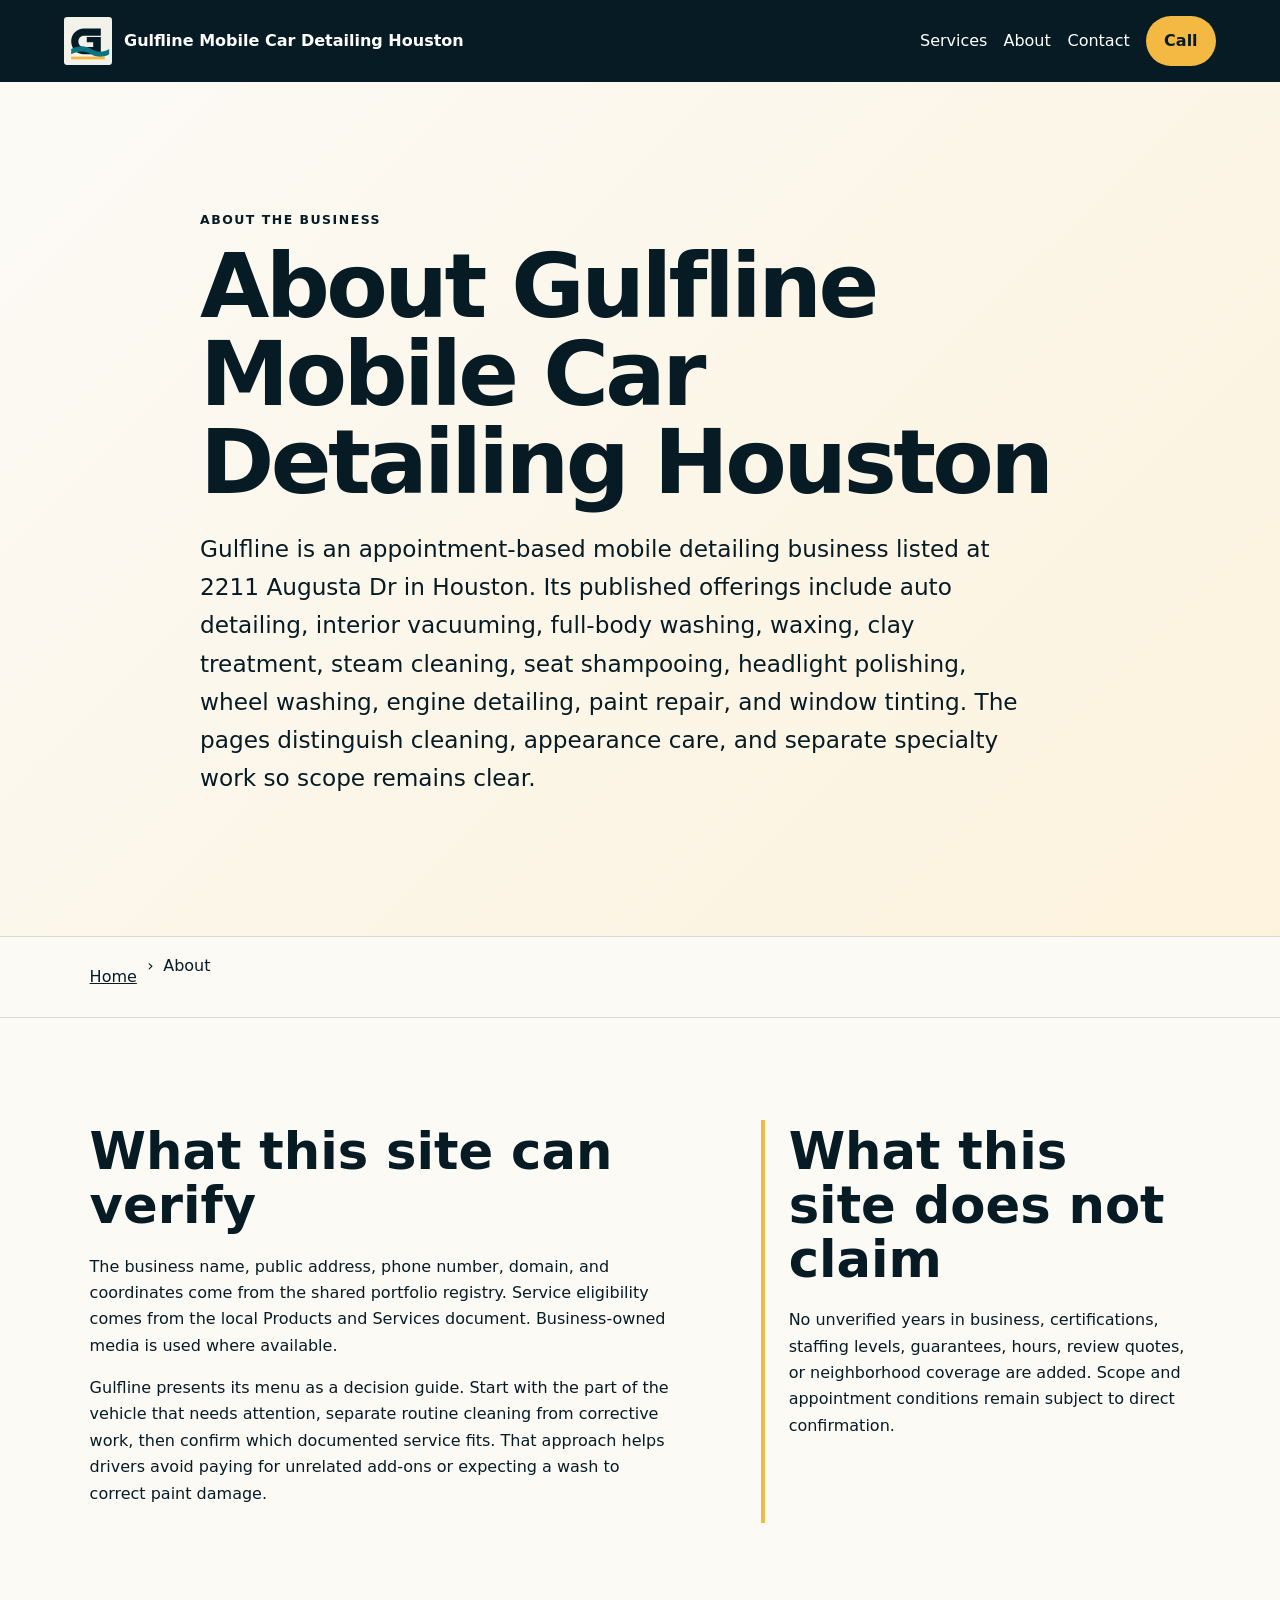
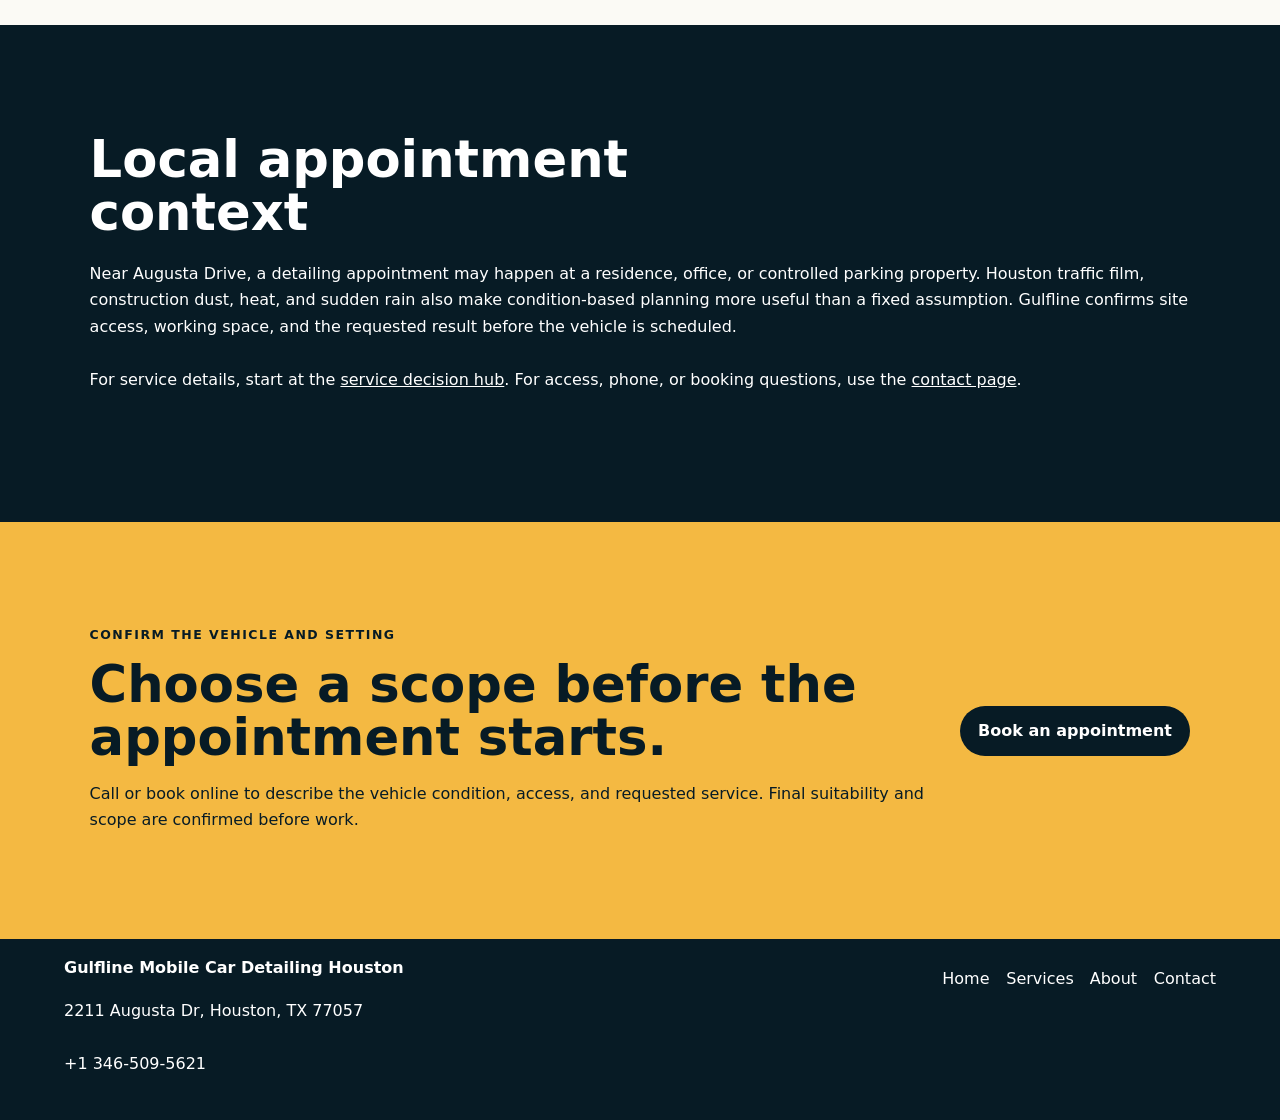
==== about/index.html @ 853a3301 "feat: add researched local SEO pages" ====
<!doctype html>
<html lang="en"><head>
  <meta charset="utf-8"><meta name="viewport" content="width=device-width,initial-scale=1">
  <title>About Gulfline Mobile Car Detailing Houston | Houston, TX</title>
  <meta name="description" content="Verified identity, documented service scope, and appointment approach for Gulfline Mobile Car Detailing Houston in Houston, TX.">
  <meta name="robots" content="index, follow, max-image-preview:large, max-snippet:-1">
  <link rel="canonical" href="https://gulflinedetailing.shop/about/">
  <meta property="og:type" content="website"><meta property="og:title" content="About Gulfline Mobile Car Detailing Houston | Houston, TX">
  <meta property="og:description" content="Verified identity, documented service scope, and appointment approach for Gulfline Mobile Car Detailing Houston in Houston, TX."><meta property="og:url" content="https://gulflinedetailing.shop/about/">
  <meta property="og:image" content="https://gulflinedetailing.shop/assets/service-foam.jpg"><meta name="twitter:card" content="summary_large_image">
  <link rel="icon" href="/assets/favicon.svg"><link rel="stylesheet" href="/seo-pages.css"><script type="application/ld+json">{
  "@context": "https://schema.org",
  "@graph": [
    {
      "@type": "BreadcrumbList",
      "@id": "https://gulflinedetailing.shop/about/#breadcrumb",
      "itemListElement": [
        {
          "@type": "ListItem",
          "position": 1,
          "name": "Home",
          "item": "https://gulflinedetailing.shop/"
        },
        {
          "@type": "ListItem",
          "position": 2,
          "name": "About Gulfline Mobile Car Detailing Houston | Houston, TX",
          "item": "https://gulflinedetailing.shop/about/"
        }
      ]
    },
    {
      "@type": "WebPage",
      "@id": "https://gulflinedetailing.shop/about/#webpage",
      "url": "https://gulflinedetailing.shop/about/",
      "name": "About Gulfline Mobile Car Detailing Houston | Houston, TX",
      "description": "Verified identity, documented service scope, and appointment approach for Gulfline Mobile Car Detailing Houston in Houston, TX.",
      "breadcrumb": {
        "@id": "https://gulflinedetailing.shop/about/#breadcrumb"
      },
      "isPartOf": {
        "@id": "https://gulflinedetailing.shop/#website"
      },
      "about": {
        "@id": "https://gulflinedetailing.shop/#business"
      }
    },
    {
      "@type": "ImageObject",
      "@id": "https://gulflinedetailing.shop/about/#primaryimage",
      "contentUrl": "https://gulflinedetailing.shop/assets/service-foam.jpg",
      "caption": "Illustrative vehicle detailing image for Gulfline Mobile Car Detailing Houston",
      "representativeOfPage": true
    }
  ]
}</script>
</head><body style="--pilot-accent:#f4b942;--pilot-dark:#071b25;--pilot-paper:#fbfaf5">
<a class="skip-link" href="#content">Skip to content</a>
<header class="pilot-header"><a class="pilot-brand" href="/"><img src="/assets/logo.svg" width="48" height="48" alt=""><span>Gulfline Mobile Car Detailing Houston</span></a>
<nav aria-label="Primary navigation"><a href="/services/">Services</a><a href="/about/">About</a><a href="/contact/">Contact</a><a class="pilot-call" href="tel:+13465095621">Call</a></nav></header>
<main id="content"><section class="pilot-hero text-only"><div><p class="eyebrow">About the business</p><h1>About Gulfline Mobile Car Detailing Houston</h1><p class="pilot-answer">Gulfline is an appointment-based mobile detailing business listed at 2211 Augusta Dr in Houston. Its published offerings include auto detailing, interior vacuuming, full-body washing, waxing, clay treatment, steam cleaning, seat shampooing, headlight polishing, wheel washing, engine detailing, paint repair, and window tinting. The pages distinguish cleaning, appearance care, and separate specialty work so scope remains clear.</p></div></section><nav class="breadcrumbs" aria-label="Breadcrumb"><a href="/">Home</a><span>›</span><span>About</span></nav>
<section class="pilot-section pilot-grid"><div><h2>What this site can verify</h2><p>The business name, public address, phone number, domain, and coordinates come from the shared portfolio registry. Service eligibility comes from the local Products and Services document. Business-owned media is used where available.</p><p>Gulfline presents its menu as a decision guide. Start with the part of the vehicle that needs attention, separate routine cleaning from corrective work, then confirm which documented service fits. That approach helps drivers avoid paying for unrelated add-ons or expecting a wash to correct paint damage.</p></div><aside><h2>What this site does not claim</h2><p>No unverified years in business, certifications, staffing levels, guarantees, hours, review quotes, or neighborhood coverage are added. Scope and appointment conditions remain subject to direct confirmation.</p></aside></section>
<section class="pilot-section tone"><h2>Local appointment context</h2><p>Near Augusta Drive, a detailing appointment may happen at a residence, office, or controlled parking property. Houston traffic film, construction dust, heat, and sudden rain also make condition-based planning more useful than a fixed assumption. Gulfline confirms site access, working space, and the requested result before the vehicle is scheduled.</p><p>For service details, start at the <a href="/services/">service decision hub</a>. For access, phone, or booking questions, use the <a href="/contact/">contact page</a>.</p></section>
<section class="pilot-cta"><div><p class="eyebrow">Confirm the vehicle and setting</p><h2>Choose a scope before the appointment starts.</h2><p>Call or book online to describe the vehicle condition, access, and requested service. Final suitability and scope are confirmed before work.</p></div><a class="pilot-button" href="https://cal.com/sumitdatta/auto-detail-service">Book an appointment</a></section>
</main><footer class="pilot-footer"><div><strong>Gulfline Mobile Car Detailing Houston</strong><p>2211 Augusta Dr, Houston, TX 77057</p><p><a href="tel:+13465095621">+1 346-509-5621</a></p></div><nav aria-label="Footer navigation"><a href="/">Home</a><a href="/services/">Services</a><a href="/about/">About</a><a href="/contact/">Contact</a></nav></footer>
</body></html>
---- seo-pages.css ----
*{box-sizing:border-box}html{scroll-behavior:smooth}body{margin:0;background:var(--pilot-paper);color:var(--pilot-dark);font-family:system-ui,-apple-system,BlinkMacSystemFont,"Segoe UI",sans-serif;line-height:1.65}.skip-link{position:absolute;left:-999px}.skip-link:focus{left:1rem;top:1rem;z-index:9;background:#fff;padding:.75rem}.pilot-header,.pilot-footer{display:flex;align-items:center;justify-content:space-between;gap:1.5rem;padding:1rem clamp(1rem,5vw,4rem);background:var(--pilot-dark);color:#fff}.pilot-header{position:sticky;top:0;z-index:5}.pilot-brand{display:flex;align-items:center;gap:.75rem;max-width:36rem;font-weight:800}.pilot-header a,.pilot-footer a{color:inherit;text-decoration:none}.pilot-header nav,.pilot-footer nav{display:flex;flex-wrap:wrap;gap:1rem;align-items:center}.pilot-header nav a,.pilot-footer nav a,.breadcrumbs a,.pilot-section a,.pilot-footer>div a{display:inline-flex;min-width:48px;min-height:48px;align-items:center}.pilot-call,.pilot-button{display:inline-flex;min-height:48px;align-items:center;justify-content:center;border-radius:999px;background:var(--pilot-accent);color:var(--pilot-dark)!important;padding:.75rem 1.15rem;font-weight:800;text-decoration:none}.pilot-hero{display:grid;grid-template-columns:minmax(0,1.2fr) minmax(260px,.8fr);gap:clamp(2rem,6vw,6rem);padding:clamp(4rem,9vw,8rem) clamp(1.25rem,7vw,7rem);align-items:center;background:linear-gradient(135deg,var(--pilot-paper),color-mix(in srgb,var(--pilot-accent) 18%,white))}.pilot-hero.text-only{grid-template-columns:minmax(0,880px);justify-content:center}.pilot-hero h1{font-size:clamp(2.5rem,7vw,6rem);line-height:.98;margin:.3rem 0 1.25rem;letter-spacing:-.04em}.pilot-hero img{width:100%;height:auto;aspect-ratio:4/3;object-fit:cover;border-radius:1.5rem;box-shadow:0 28px 70px #0003}.pilot-answer{font-size:clamp(1.15rem,2vw,1.45rem);max-width:52rem}.pilot-proof,.source-note{font-size:.9rem;opacity:.76}.eyebrow{text-transform:uppercase;letter-spacing:.12em;font-size:.78rem;font-weight:900}.breadcrumbs{display:flex;gap:.6rem;flex-wrap:wrap;padding:1rem clamp(1.25rem,7vw,7rem);border-block:1px solid #0002}.breadcrumbs a,.pilot-section a{color:inherit}.pilot-section{padding:clamp(3.5rem,8vw,7rem) clamp(1.25rem,7vw,7rem)}.pilot-section h2{font-size:clamp(2rem,4vw,3.6rem);line-height:1.05;max-width:18ch;margin:.3rem 0 1.3rem}.pilot-section h3{font-size:1.25rem;margin-top:2rem}.pilot-grid{display:grid;grid-template-columns:minmax(0,1.15fr) minmax(260px,.85fr);gap:clamp(2rem,7vw,7rem)}.pilot-grid aside{border-left:4px solid var(--pilot-accent);padding-left:1.5rem}.tone{background:var(--pilot-dark);color:#fff}.checklist,.steps{padding-left:1.25rem}.checklist li,.steps li{margin:.75rem 0}.steps{display:grid;grid-template-columns:repeat(5,minmax(0,1fr));gap:1rem;list-style:none;padding:0;counter-reset:step}.steps li{counter-increment:step;padding:1rem;border:1px solid #fff4;border-radius:1rem}.steps li:before{content:counter(step);display:block;font-size:2rem;font-weight:900;color:var(--pilot-accent)}.faq-list{max-width:900px}.faq-list details{border-top:1px solid #0003;padding:1rem 0}.faq-list summary{font-size:1.15rem;font-weight:800;cursor:pointer}.related-links,.service-cards{display:grid;grid-template-columns:repeat(2,minmax(0,1fr));gap:1rem}.related-links a,.service-cards article{display:block;padding:1.25rem;border:1px solid #0003;border-radius:1rem;background:#fff}.service-cards h2{font-size:1.6rem}.pilot-cta{display:flex;align-items:center;justify-content:space-between;gap:2rem;padding:clamp(3rem,7vw,6rem) clamp(1.25rem,7vw,7rem);background:var(--pilot-accent)}.pilot-cta h2{font-size:clamp(2rem,4vw,3.5rem);line-height:1.05;margin:.25rem 0}.pilot-cta .pilot-button{background:var(--pilot-dark);color:#fff!important;white-space:nowrap}.pilot-footer{align-items:flex-start}.large-link{font-size:clamp(1.4rem,3vw,2.4rem);font-weight:900}@media(max-width:800px){.pilot-header{position:static;align-items:flex-start}.pilot-brand span{display:none}.pilot-hero,.pilot-grid{grid-template-columns:1fr}.steps{grid-template-columns:1fr}.related-links,.service-cards{grid-template-columns:1fr}.pilot-cta,.pilot-footer{align-items:flex-start;flex-direction:column}}
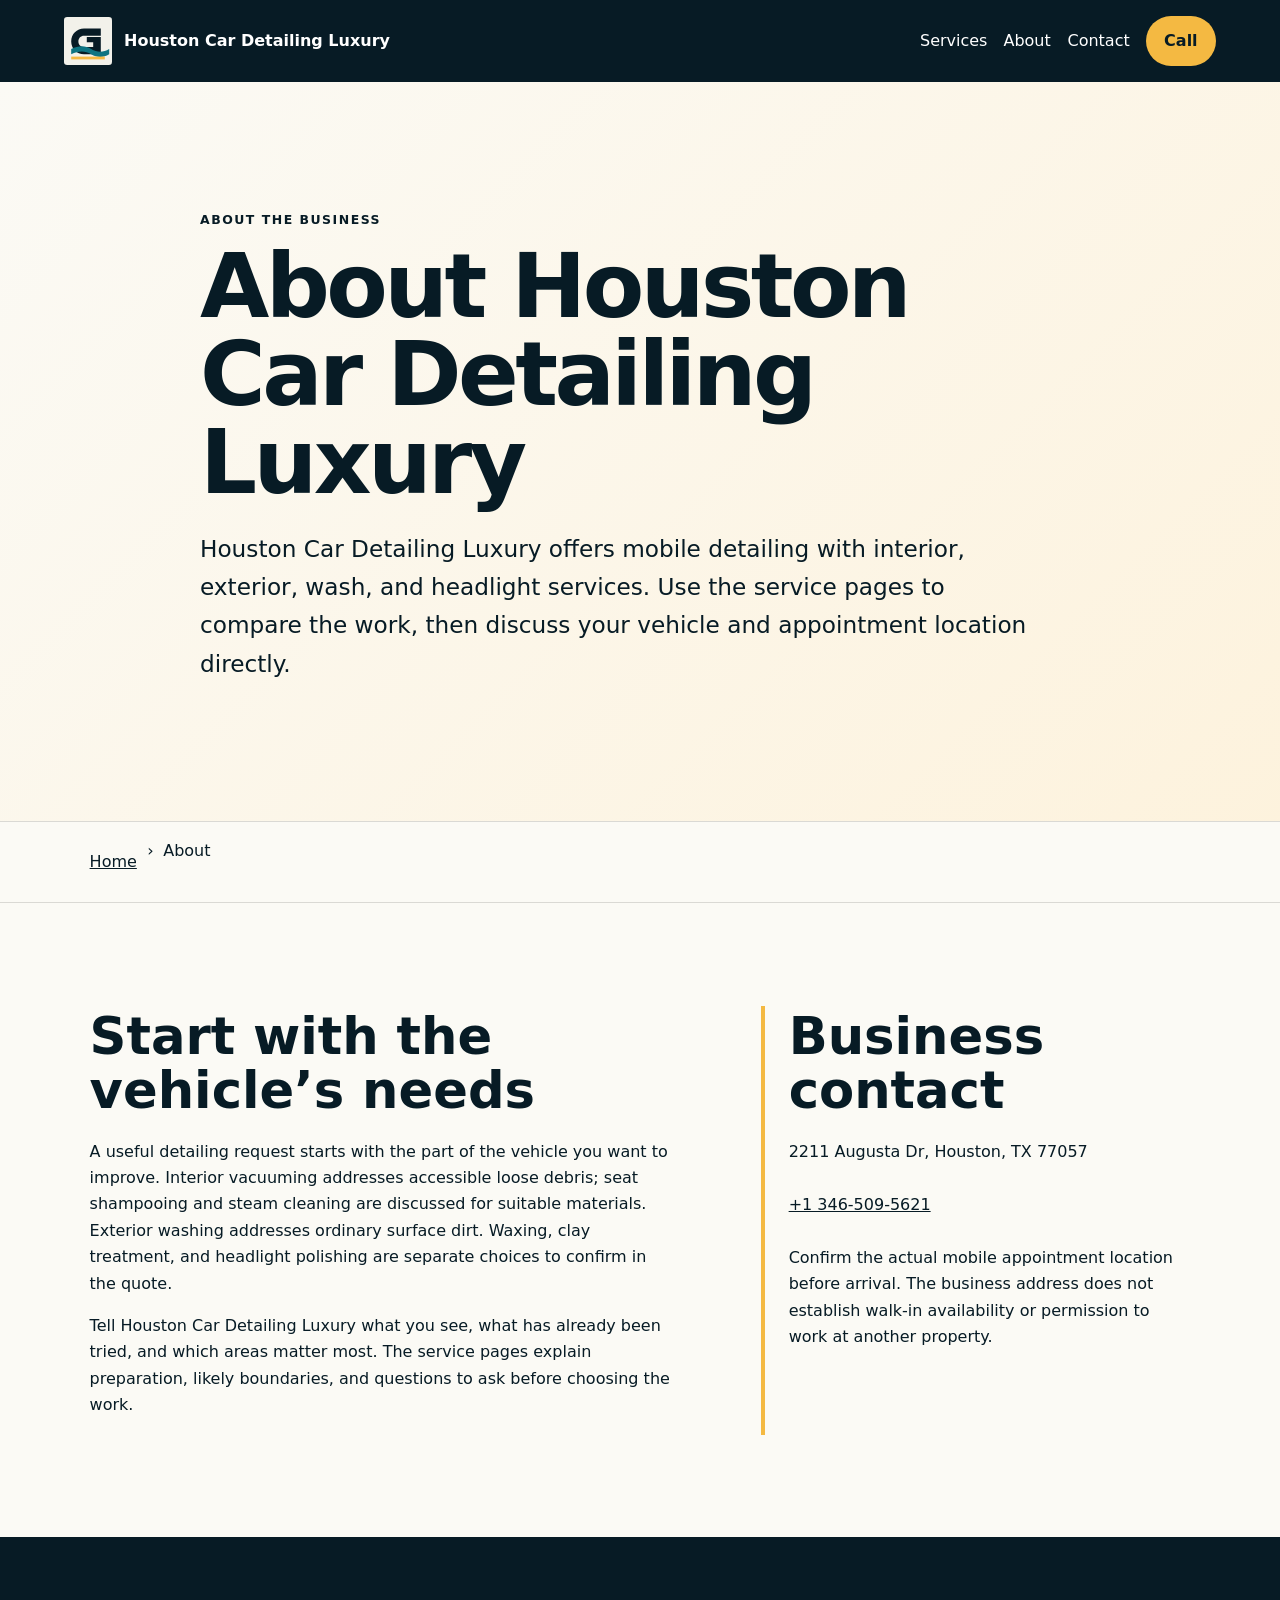
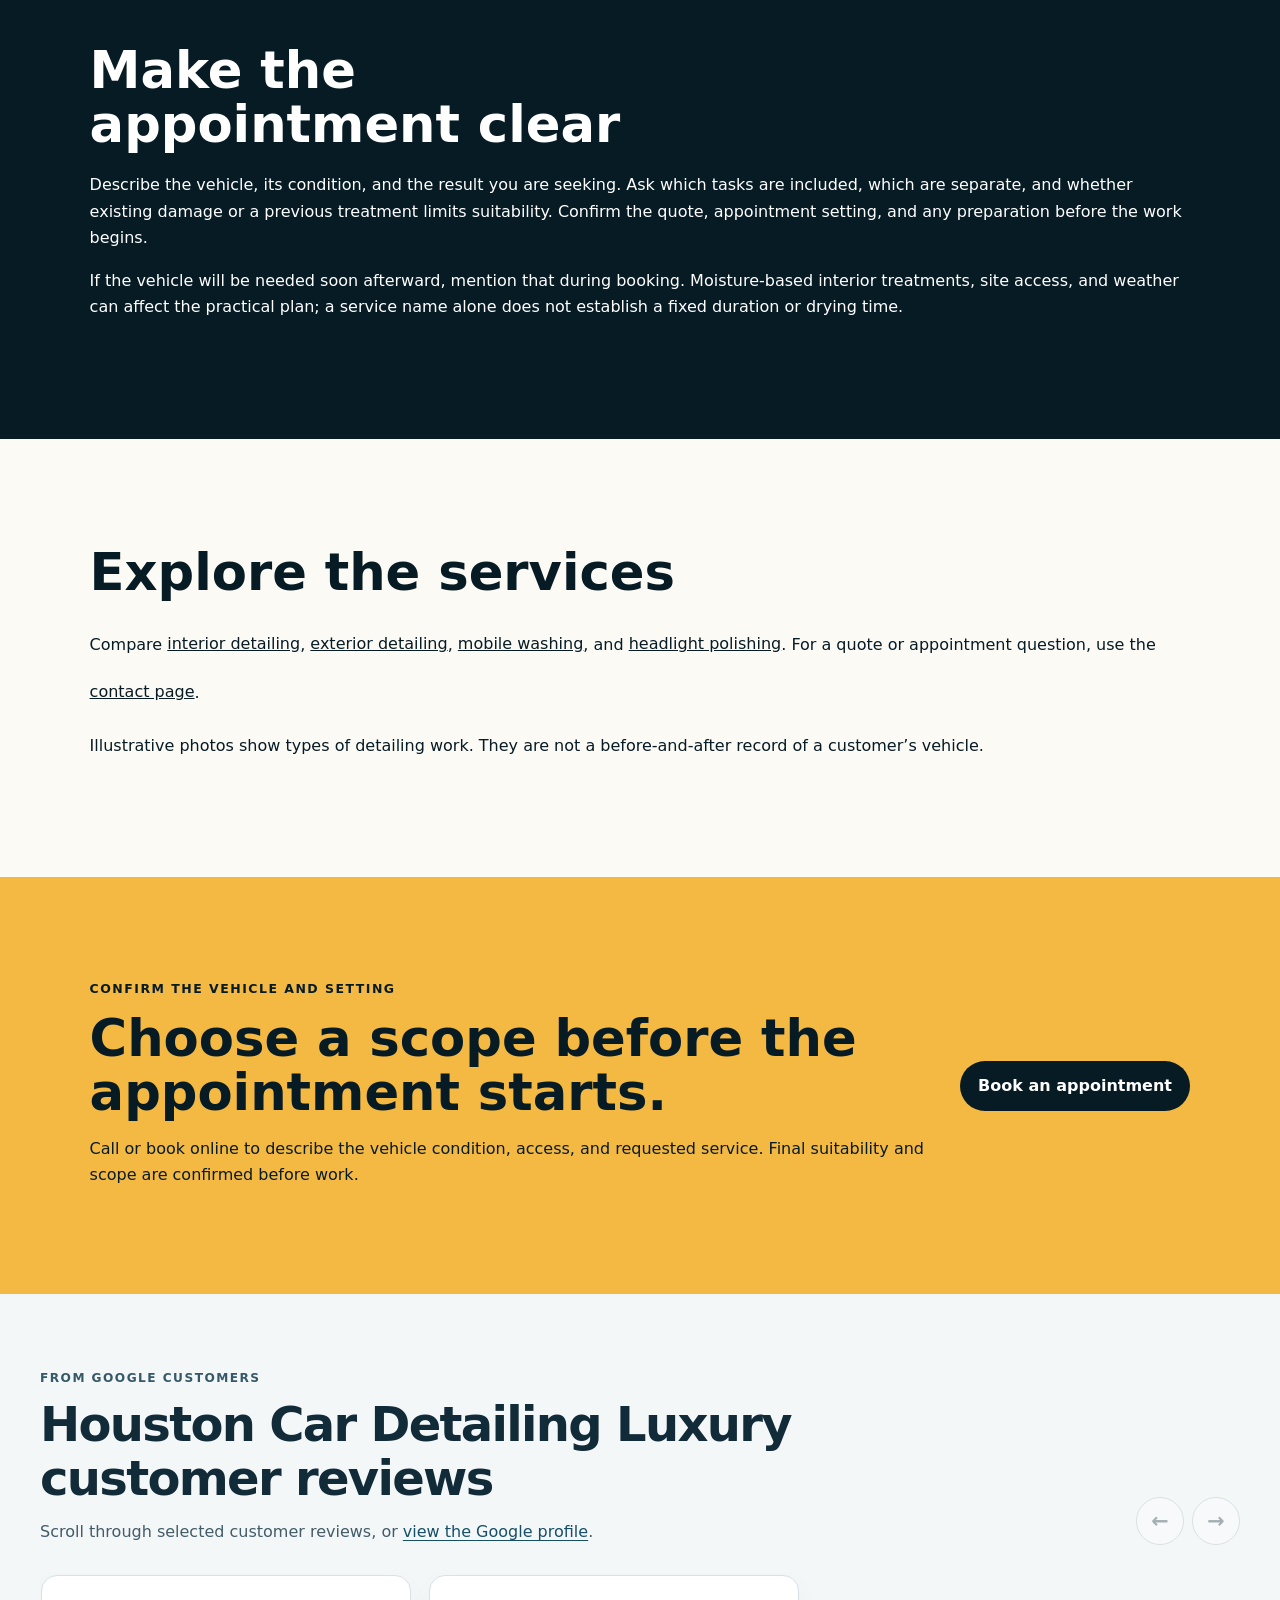
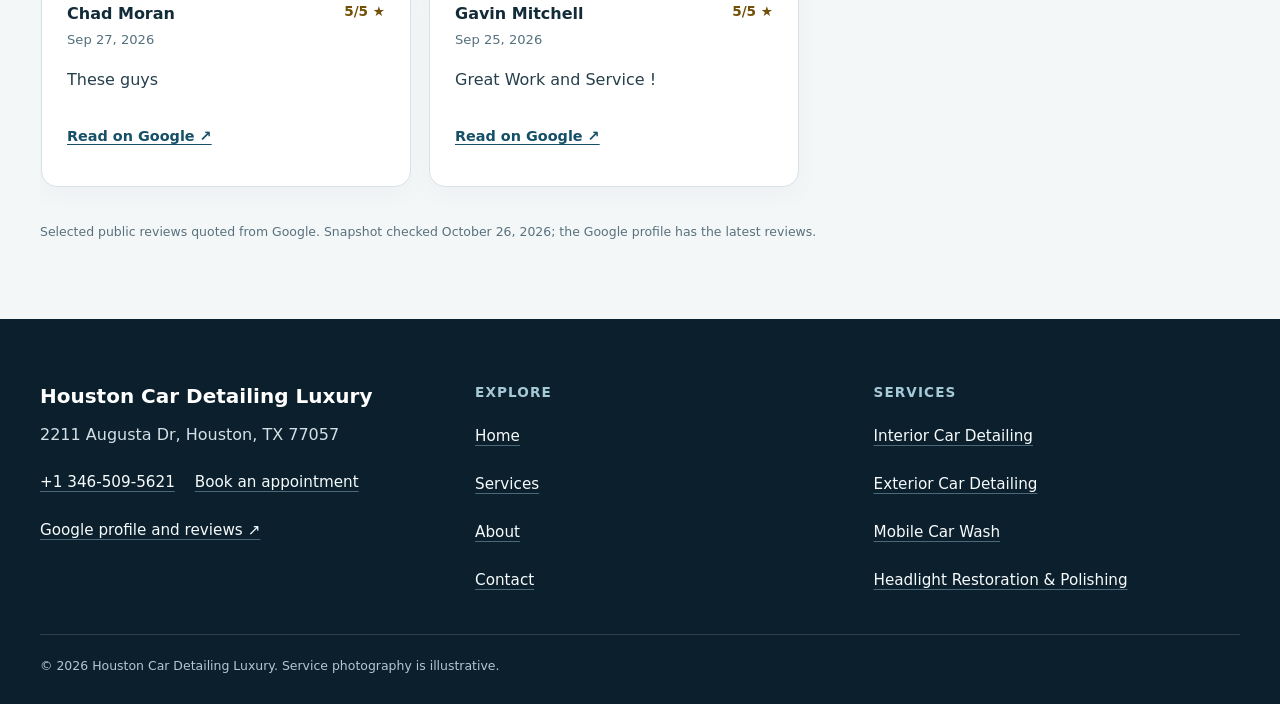
==== commit ba87db7b: "Align website branding and local service information" ====
--- a/about/index.html
+++ b/about/index.html
@@ -1,66 +1,70 @@
 <!doctype html>
 <html lang="en"><head>
   <meta charset="utf-8"><meta name="viewport" content="width=device-width,initial-scale=1">
-  <title>About Gulfline Mobile Car Detailing Houston | Houston, TX</title>
-  <meta name="description" content="Verified identity, documented service scope, and appointment approach for Gulfline Mobile Car Detailing Houston in Houston, TX.">
+  <title>About Houston Car Detailing Luxury | Houston, TX</title>
+  <meta name="description" content="Verified identity, documented service scope, and appointment approach for Houston Car Detailing Luxury in Houston, TX.">
   <meta name="robots" content="index, follow, max-image-preview:large, max-snippet:-1">
-  <link rel="canonical" href="https://gulflinedetailing.shop/about/">
-  <meta property="og:type" content="website"><meta property="og:title" content="About Gulfline Mobile Car Detailing Houston | Houston, TX">
-  <meta property="og:description" content="Verified identity, documented service scope, and appointment approach for Gulfline Mobile Car Detailing Houston in Houston, TX."><meta property="og:url" content="https://gulflinedetailing.shop/about/">
-  <meta property="og:image" content="https://gulflinedetailing.shop/assets/service-foam.jpg"><meta name="twitter:card" content="summary_large_image">
+  <link rel="canonical" href="https://houstoncardetailingluxury.shop/about/">
+  <meta property="og:type" content="website"><meta property="og:title" content="About Houston Car Detailing Luxury | Houston, TX">
+  <meta property="og:description" content="Verified identity, documented service scope, and appointment approach for Houston Car Detailing Luxury in Houston, TX."><meta property="og:url" content="https://houstoncardetailingluxury.shop/about/">
+  <meta property="og:image" content="https://houstoncardetailingluxury.shop/assets/service-foam.jpg"><meta name="twitter:card" content="summary_large_image">
   <link rel="icon" href="/assets/favicon.svg"><link rel="stylesheet" href="/seo-pages.css"><script type="application/ld+json">{
   "@context": "https://schema.org",
   "@graph": [
     {
       "@type": "BreadcrumbList",
-      "@id": "https://gulflinedetailing.shop/about/#breadcrumb",
+      "@id": "https://houstoncardetailingluxury.shop/about/#breadcrumb",
       "itemListElement": [
         {
           "@type": "ListItem",
           "position": 1,
           "name": "Home",
-          "item": "https://gulflinedetailing.shop/"
+          "item": "https://houstoncardetailingluxury.shop/"
         },
         {
           "@type": "ListItem",
           "position": 2,
-          "name": "About Gulfline Mobile Car Detailing Houston | Houston, TX",
-          "item": "https://gulflinedetailing.shop/about/"
+          "name": "About Houston Car Detailing Luxury | Houston, TX",
+          "item": "https://houstoncardetailingluxury.shop/about/"
         }
       ]
     },
     {
       "@type": "WebPage",
-      "@id": "https://gulflinedetailing.shop/about/#webpage",
-      "url": "https://gulflinedetailing.shop/about/",
-      "name": "About Gulfline Mobile Car Detailing Houston | Houston, TX",
-      "description": "Verified identity, documented service scope, and appointment approach for Gulfline Mobile Car Detailing Houston in Houston, TX.",
+      "@id": "https://houstoncardetailingluxury.shop/about/#webpage",
+      "url": "https://houstoncardetailingluxury.shop/about/",
+      "name": "About Houston Car Detailing Luxury | Houston, TX",
+      "description": "Verified identity, documented service scope, and appointment approach for Houston Car Detailing Luxury in Houston, TX.",
       "breadcrumb": {
-        "@id": "https://gulflinedetailing.shop/about/#breadcrumb"
+        "@id": "https://houstoncardetailingluxury.shop/about/#breadcrumb"
       },
       "isPartOf": {
-        "@id": "https://gulflinedetailing.shop/#website"
+        "@id": "https://houstoncardetailingluxury.shop/#website"
       },
       "about": {
-        "@id": "https://gulflinedetailing.shop/#business"
+        "@id": "https://houstoncardetailingluxury.shop/#business"
       }
     },
     {
       "@type": "ImageObject",
-      "@id": "https://gulflinedetailing.shop/about/#primaryimage",
-      "contentUrl": "https://gulflinedetailing.shop/assets/service-foam.jpg",
-      "caption": "Illustrative vehicle detailing image for Gulfline Mobile Car Detailing Houston",
+      "@id": "https://houstoncardetailingluxury.shop/about/#primaryimage",
+      "contentUrl": "https://houstoncardetailingluxury.shop/assets/service-foam.jpg",
+      "caption": "Illustrative vehicle detailing image for Houston Car Detailing Luxury",
       "representativeOfPage": true
     }
   ]
 }</script>
+<link rel="stylesheet" href="/portfolio-components.css">
 </head><body style="--pilot-accent:#f4b942;--pilot-dark:#071b25;--pilot-paper:#fbfaf5">
 <a class="skip-link" href="#content">Skip to content</a>
-<header class="pilot-header"><a class="pilot-brand" href="/"><img src="/assets/logo.svg" width="48" height="48" alt=""><span>Gulfline Mobile Car Detailing Houston</span></a>
+<header class="pilot-header"><a class="pilot-brand" href="/"><img src="/assets/logo.svg" width="48" height="48" alt=""><span>Houston Car Detailing Luxury</span></a>
 <nav aria-label="Primary navigation"><a href="/services/">Services</a><a href="/about/">About</a><a href="/contact/">Contact</a><a class="pilot-call" href="tel:+13465095621">Call</a></nav></header>
-<main id="content"><section class="pilot-hero text-only"><div><p class="eyebrow">About the business</p><h1>About Gulfline Mobile Car Detailing Houston</h1><p class="pilot-answer">Gulfline is an appointment-based mobile detailing business listed at 2211 Augusta Dr in Houston. Its published offerings include auto detailing, interior vacuuming, full-body washing, waxing, clay treatment, steam cleaning, seat shampooing, headlight polishing, wheel washing, engine detailing, paint repair, and window tinting. The pages distinguish cleaning, appearance care, and separate specialty work so scope remains clear.</p></div></section><nav class="breadcrumbs" aria-label="Breadcrumb"><a href="/">Home</a><span>›</span><span>About</span></nav>
-<section class="pilot-section pilot-grid"><div><h2>What this site can verify</h2><p>The business name, public address, phone number, domain, and coordinates come from the shared portfolio registry. Service eligibility comes from the local Products and Services document. Business-owned media is used where available.</p><p>Gulfline presents its menu as a decision guide. Start with the part of the vehicle that needs attention, separate routine cleaning from corrective work, then confirm which documented service fits. That approach helps drivers avoid paying for unrelated add-ons or expecting a wash to correct paint damage.</p></div><aside><h2>What this site does not claim</h2><p>No unverified years in business, certifications, staffing levels, guarantees, hours, review quotes, or neighborhood coverage are added. Scope and appointment conditions remain subject to direct confirmation.</p></aside></section>
-<section class="pilot-section tone"><h2>Local appointment context</h2><p>Near Augusta Drive, a detailing appointment may happen at a residence, office, or controlled parking property. Houston traffic film, construction dust, heat, and sudden rain also make condition-based planning more useful than a fixed assumption. Gulfline confirms site access, working space, and the requested result before the vehicle is scheduled.</p><p>For service details, start at the <a href="/services/">service decision hub</a>. For access, phone, or booking questions, use the <a href="/contact/">contact page</a>.</p></section>
+<main id="content"><section class="pilot-hero text-only"><div><p class="eyebrow">About the business</p><h1>About Houston Car Detailing Luxury</h1><p class="pilot-answer">Houston Car Detailing Luxury offers mobile detailing with interior, exterior, wash, and headlight services. Use the service pages to compare the work, then discuss your vehicle and appointment location directly.</p></div></section><nav class="breadcrumbs" aria-label="Breadcrumb"><a href="/">Home</a><span>›</span><span>About</span></nav>
+<section class="pilot-section pilot-grid"><div><h2>Start with the vehicle’s needs</h2><p>A useful detailing request starts with the part of the vehicle you want to improve. Interior vacuuming addresses accessible loose debris; seat shampooing and steam cleaning are discussed for suitable materials. Exterior washing addresses ordinary surface dirt. Waxing, clay treatment, and headlight polishing are separate choices to confirm in the quote.</p><p>Tell Houston Car Detailing Luxury what you see, what has already been tried, and which areas matter most. The service pages explain preparation, likely boundaries, and questions to ask before choosing the work.</p></div><aside><h2>Business contact</h2><p>2211 Augusta Dr, Houston, TX 77057</p><p><a href="tel:+13465095621">+1 346-509-5621</a></p><p>Confirm the actual mobile appointment location before arrival. The business address does not establish walk-in availability or permission to work at another property.</p></aside></section>
+<section class="pilot-section tone"><h2>Make the appointment clear</h2><p>Describe the vehicle, its condition, and the result you are seeking. Ask which tasks are included, which are separate, and whether existing damage or a previous treatment limits suitability. Confirm the quote, appointment setting, and any preparation before the work begins.</p><p>If the vehicle will be needed soon afterward, mention that during booking. Moisture-based interior treatments, site access, and weather can affect the practical plan; a service name alone does not establish a fixed duration or drying time.</p></section>
+<section class="pilot-section"><h2>Explore the services</h2><p>Compare <a href="/services/interior-car-detailing/">interior detailing</a>, <a href="/services/exterior-car-detailing/">exterior detailing</a>, <a href="/services/mobile-car-wash/">mobile washing</a>, and <a href="/services/headlight-restoration/">headlight polishing</a>. For a quote or appointment question, use the <a href="/contact/">contact page</a>.</p><p>Illustrative photos show types of detailing work. They are not a before-and-after record of a customer’s vehicle.</p></section>
 <section class="pilot-cta"><div><p class="eyebrow">Confirm the vehicle and setting</p><h2>Choose a scope before the appointment starts.</h2><p>Call or book online to describe the vehicle condition, access, and requested service. Final suitability and scope are confirmed before work.</p></div><a class="pilot-button" href="https://cal.com/sumitdatta/auto-detail-service">Book an appointment</a></section>
-</main><footer class="pilot-footer"><div><strong>Gulfline Mobile Car Detailing Houston</strong><p>2211 Augusta Dr, Houston, TX 77057</p><p><a href="tel:+13465095621">+1 346-509-5621</a></p></div><nav aria-label="Footer navigation"><a href="/">Home</a><a href="/services/">Services</a><a href="/about/">About</a><a href="/contact/">Contact</a></nav></footer>
+<!-- PORTFOLIO-REVIEWS:START --><section class="portfolio-reviews" aria-labelledby="portfolio-reviews-title"><div class="portfolio-reviews__heading"><div><p class="portfolio-reviews__kicker">From Google customers</p><h2 id="portfolio-reviews-title">Houston Car Detailing Luxury customer reviews</h2><p class="portfolio-reviews__intro">Scroll through selected customer reviews, or <a href="https://www.google.com/maps?cid=9904093163438542299" target="_blank" rel="noopener noreferrer">view the Google profile</a>.</p></div><div class="portfolio-reviews__controls"><button type="button" data-reviews-prev aria-label="Previous reviews">←</button><button type="button" data-reviews-next aria-label="Next reviews">→</button></div></div><div class="portfolio-reviews__track" role="region" aria-label="Scrollable customer reviews" tabindex="0"><article class="portfolio-review"><div class="portfolio-review__meta"><div><span class="portfolio-review__author">Chad Moran</span><time datetime="2026-09-27">Sep 27, 2026</time></div><span class="portfolio-review__rating" aria-label="5 out of 5 stars">5/5 ★</span></div><blockquote><p>These guys</p></blockquote><a class="portfolio-review__source" href="https://www.google.com/maps/reviews/data=!4m8!14m7!1m6!2m5!1sCi9DQUlRQUNvZENodHljRjlvT2pWcVlXNXphRU5DUTBGQlFsbFRUV0o0WTB4aFRVRRAB!2m1!1s0x0:0x897268420d210ddb!3m1!1s2@1:CAIQACodChtycF9oOjVqYW5zaENCQ0FBQllTTWJ4Y0xhTUE%7C%7C?hl=en-US" target="_blank" rel="noopener noreferrer">Read on Google ↗</a></article><article class="portfolio-review"><div class="portfolio-review__meta"><div><span class="portfolio-review__author">Gavin Mitchell</span><time datetime="2026-09-25">Sep 25, 2026</time></div><span class="portfolio-review__rating" aria-label="5 out of 5 stars">5/5 ★</span></div><blockquote><p>Great Work and Service !</p></blockquote><a class="portfolio-review__source" href="https://www.google.com/maps/reviews/data=!4m8!14m7!1m6!2m5!1sCi9DQUlRQUNvZENodHljRjlvT21SZlFWRTROV2hWVGxKemRGTnhUbGRRWDJaZlpIYxAB!2m1!1s0x0:0x897268420d210ddb!3m1!1s2@1:CAIQACodChtycF9oOmRfQVE4NWhVTlJzdFNxTldQX2ZfZHc%7C%7C?hl=en-US" target="_blank" rel="noopener noreferrer">Read on Google ↗</a></article></div><p class="portfolio-reviews__note">Selected public reviews quoted from Google. Snapshot checked <time datetime="2026-10-26">October 26, 2026</time>; the Google profile has the latest reviews.</p></section><!-- PORTFOLIO-REVIEWS:END -->
+</main><footer class="portfolio-footer"><div class="portfolio-footer__grid"><div><strong class="portfolio-footer__name">Houston Car Detailing Luxury</strong><address>2211 Augusta Dr, Houston, TX 77057</address><div class="portfolio-footer__contact"><a href="tel:+13465095621">+1 346-509-5621</a><a href="https://cal.com/sumitdatta/auto-detail-service">Book an appointment</a></div><a href="https://www.google.com/maps?cid=9904093163438542299" target="_blank" rel="noopener noreferrer">Google profile and reviews ↗</a></div><div><h2>Explore</h2><nav aria-label="Footer navigation"><a href="/">Home</a><a href="/services/">Services</a><a href="/about/">About</a><a href="/contact/">Contact</a></nav></div><div><h2>Services</h2><nav aria-label="Service pages"><a href="/services/interior-car-detailing/">Interior Car Detailing</a><a href="/services/exterior-car-detailing/">Exterior Car Detailing</a><a href="/services/mobile-car-wash/">Mobile Car Wash</a><a href="/services/headlight-restoration/">Headlight Restoration &amp; Polishing</a></nav></div></div><p class="portfolio-footer__bottom">© <span id="year">2026</span> Houston Car Detailing Luxury. Service photography is illustrative.</p></footer>
+<script src="/portfolio-components.js" defer></script>
 </body></html>
--- a/portfolio-components.css
+++ b/portfolio-components.css
@@ -0,0 +1,37 @@
+/* Portfolio components: scoped styles, no external requests. */
+.portfolio-reviews,.portfolio-footer{box-sizing:border-box;min-width:0;font-family:inherit}
+.portfolio-reviews *,.portfolio-footer *{box-sizing:border-box}
+.portfolio-reviews{color:#122b38;background:#f4f7f8;padding:clamp(3rem,6vw,5.5rem) max(20px,calc((100% - 1200px)/2));isolation:isolate}
+.portfolio-reviews__heading{display:flex;justify-content:space-between;align-items:flex-end;gap:24px;margin:0 0 28px}
+.portfolio-reviews__heading>div{min-width:0;max-width:850px}
+.portfolio-reviews__kicker{margin:0 0 10px;font-family:inherit;font-weight:700;font-size:.76rem;line-height:1.3;letter-spacing:.12em;text-transform:uppercase;color:#365968}
+.portfolio-reviews h2{max-width:none;margin:0 0 14px;font-family:inherit;font-size:clamp(1.8rem,4vw,3rem);font-weight:800;line-height:1.13;letter-spacing:-.035em;text-transform:none;color:#122b38;overflow-wrap:anywhere}
+.portfolio-reviews__intro{font-size:1rem;line-height:1.6;color:#425c68;margin:0}
+.portfolio-reviews__intro a,.portfolio-review__source{color:#164f68;text-decoration:underline;text-underline-offset:3px}
+.portfolio-reviews__controls{display:none;gap:8px;flex-shrink:0}
+.portfolio-reviews[data-ready] .portfolio-reviews__controls{display:flex}
+.portfolio-reviews__controls button{display:grid;place-items:center;width:48px;height:48px;border:1px solid #a9bac2;border-radius:50%;background:#fff;color:#122b38;font-family:inherit;font-weight:700;font-size:1.3rem;line-height:1;cursor:pointer}
+.portfolio-reviews__controls button:disabled{opacity:.35;cursor:default}
+.portfolio-reviews__track{display:flex;align-items:stretch;gap:18px;overflow-x:auto;overscroll-behavior-x:contain;scroll-snap-type:x proximity;scroll-padding-inline:1px;padding:2px 1px 20px;max-width:100%;min-width:0;scrollbar-width:thin;scrollbar-color:#7c9aa8 #dfe7eb}
+.portfolio-review{display:flex;flex-direction:column;flex:0 0 min(370px,86vw);min-width:0;max-width:100%;margin:0;padding:25px;background:#fff;border:1px solid #d7e1e6;border-radius:16px;box-shadow:0 8px 26px #0a263d08;scroll-snap-align:start;text-align:left}
+.portfolio-review__meta{display:flex;align-items:flex-start;justify-content:space-between;gap:14px;margin-bottom:16px}
+.portfolio-review__author{font-size:1rem;font-weight:800;line-height:1.4;color:#122b38;overflow-wrap:anywhere}
+.portfolio-review time{display:block;font-size:.82rem;line-height:1.5;color:#55717e;margin-top:3px}
+.portfolio-review__rating{white-space:nowrap;font-size:.85rem;font-weight:700;line-height:1.5;color:#735007}
+.portfolio-review blockquote{padding:0;margin:0 0 20px;border:0;color:#263f4c;font-family:inherit;font-weight:400;font-size:1rem;line-height:1.7;letter-spacing:normal;max-height:230px;overflow-y:auto;overflow-wrap:anywhere}
+.portfolio-review blockquote p{margin:0;font:inherit;color:inherit}
+.portfolio-review__source{display:inline-flex;align-items:center;min-height:48px;margin-top:auto;font-size:.9rem;font-weight:700}
+.portfolio-reviews__note{margin:15px 0 0;color:#58717e;font-size:.78rem;line-height:1.6}
+.portfolio-reviews :focus-visible,.portfolio-footer :focus-visible{outline:3px solid #167799;outline-offset:4px}
+.portfolio-footer{background:#0b202c;color:#f7fbfd;padding:clamp(2.5rem,5vw,4.5rem) max(20px,calc((100% - 1200px)/2)) 28px;line-height:1.6;text-align:left}
+.portfolio-footer__grid{display:grid;grid-template-columns:minmax(0,1.1fr) minmax(0,1fr) minmax(0,1fr);gap:32px}
+.portfolio-footer__name{display:block;margin:0 0 12px;color:#fff;font-size:1.25rem;font-weight:800;line-height:1.35;overflow-wrap:anywhere}
+.portfolio-footer address{font-size:1rem;font-style:normal;color:#d4e0e6;line-height:1.65}
+.portfolio-footer h2{margin:0 0 10px;font-family:inherit;font-size:.85rem;font-weight:800;line-height:1.4;letter-spacing:.08em;text-transform:uppercase;color:#a6c9d8;max-width:none}
+.portfolio-footer a{display:inline-flex;align-items:center;min-height:48px;max-width:100%;color:#f7fbfd;font-size:.95rem;text-decoration:underline;text-decoration-color:#4a6a79;text-underline-offset:4px;overflow-wrap:anywhere}
+.portfolio-footer a:hover{text-decoration-color:#e1eff5}
+.portfolio-footer nav{display:flex;flex-direction:column;align-items:flex-start;gap:0}
+.portfolio-footer__contact{display:flex;flex-wrap:wrap;gap:0 20px;margin-top:10px}
+.portfolio-footer__bottom{margin:30px 0 0;padding-top:20px;border-top:1px solid #ffffff26;color:#b2c7d1;font-size:.78rem;line-height:1.7}
+@media(max-width:760px){.portfolio-reviews__heading{align-items:flex-start;flex-direction:column;gap:16px}.portfolio-footer__grid{grid-template-columns:1fr;gap:28px}.portfolio-review{padding:21px;flex-basis:min(340px,84vw)}}
+@media(prefers-reduced-motion:reduce){.portfolio-reviews__track{scroll-behavior:auto}}
